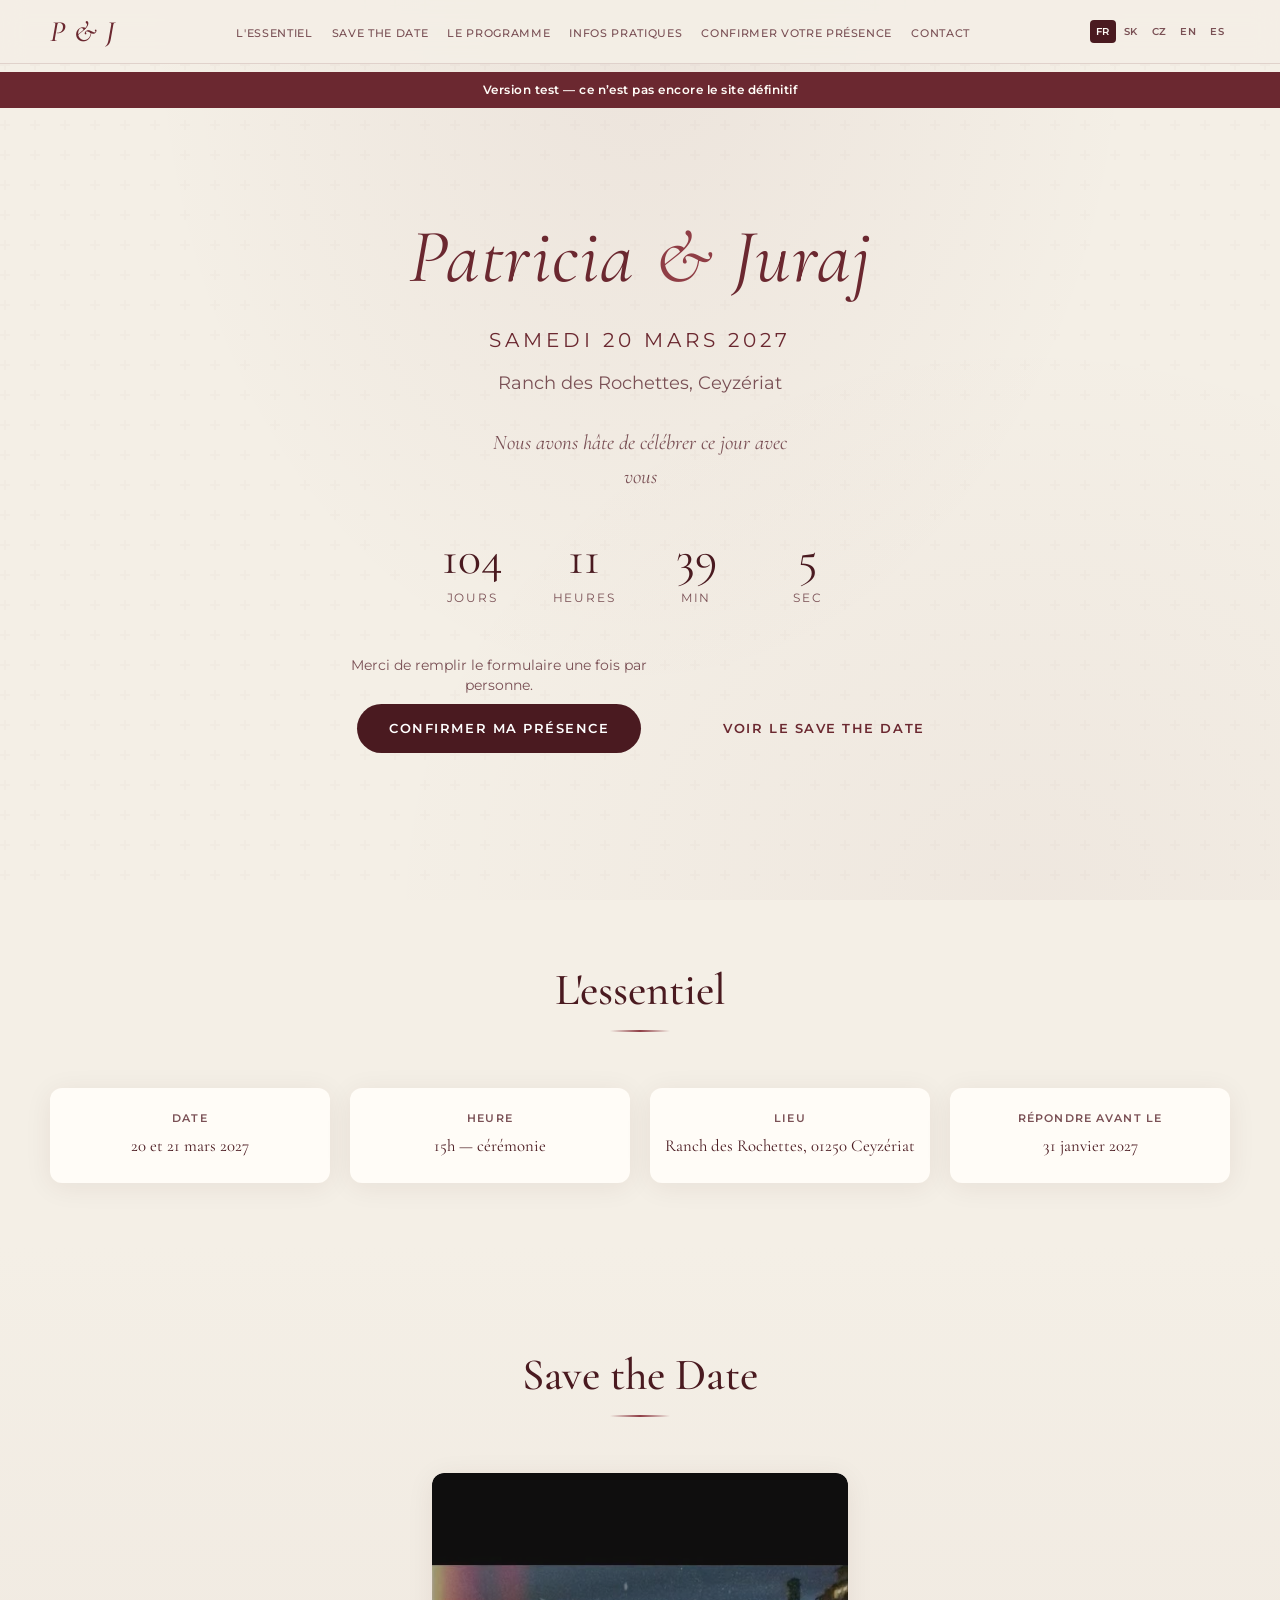
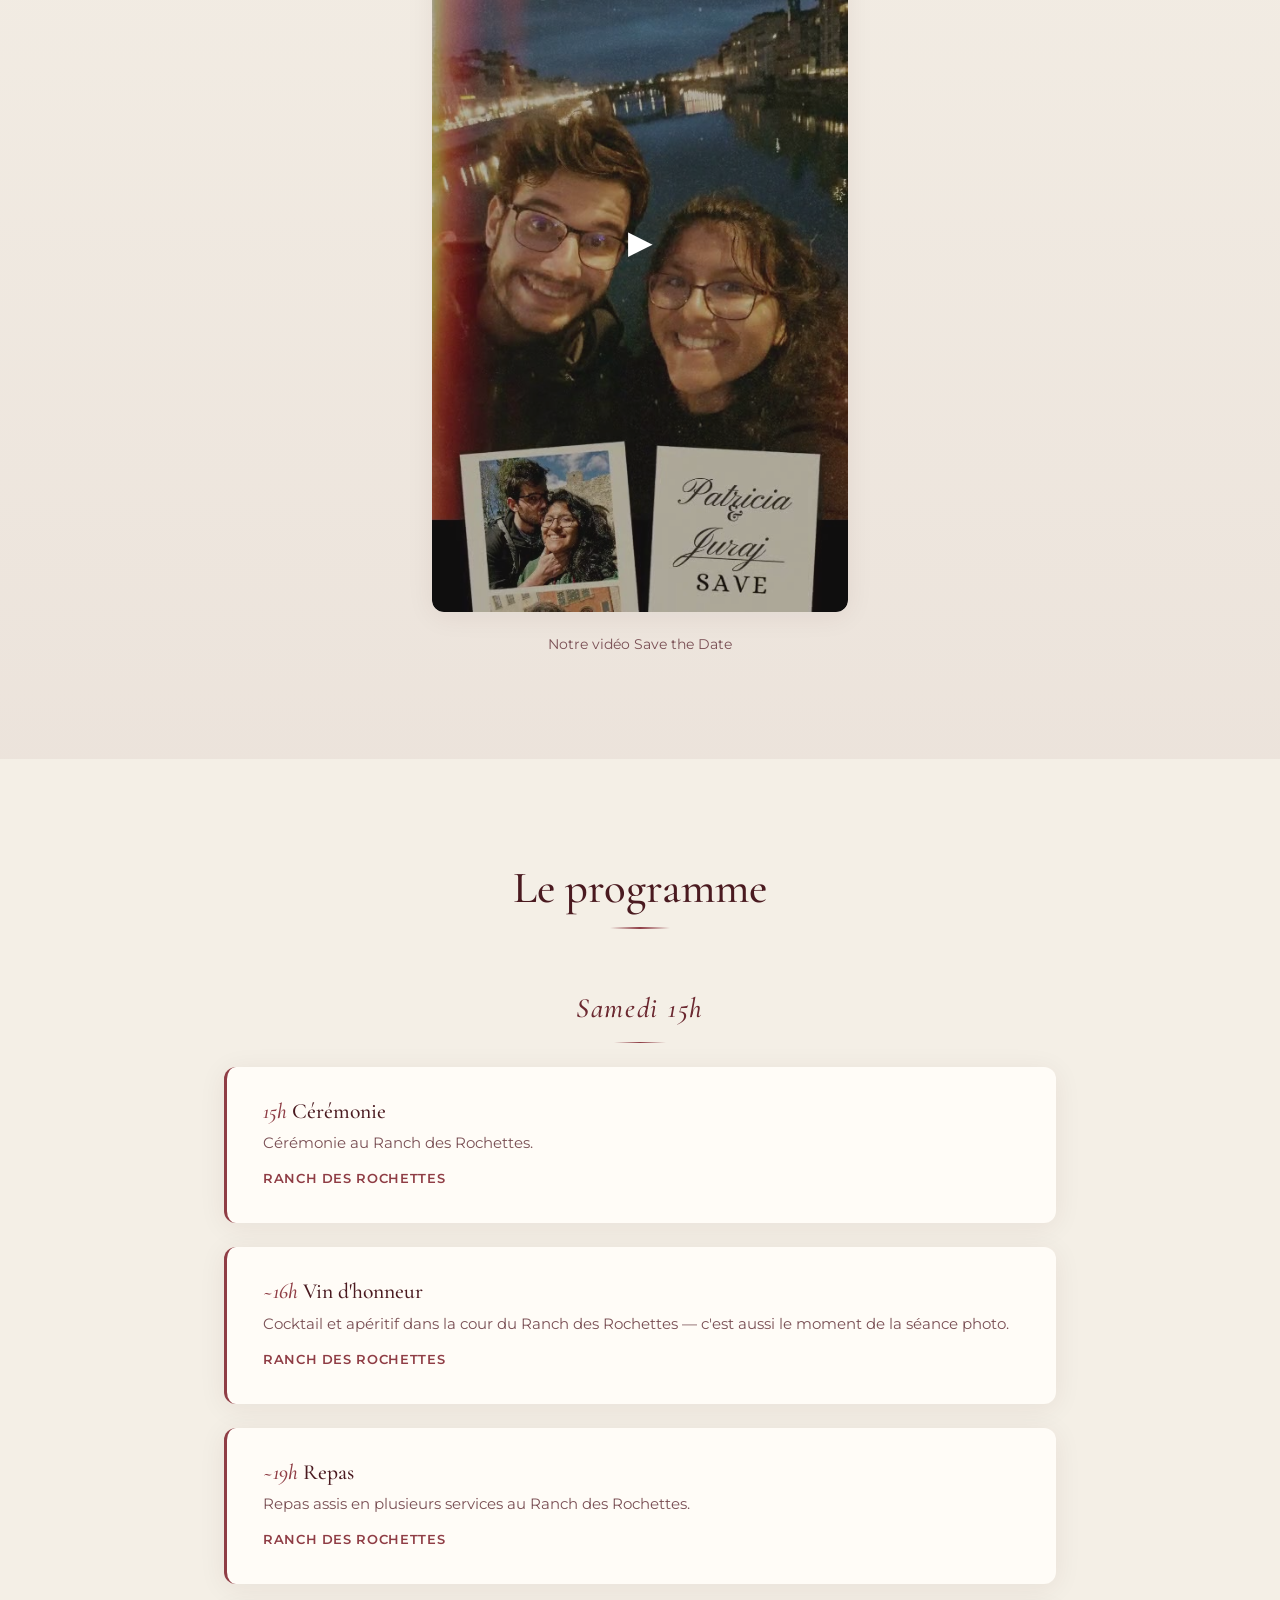
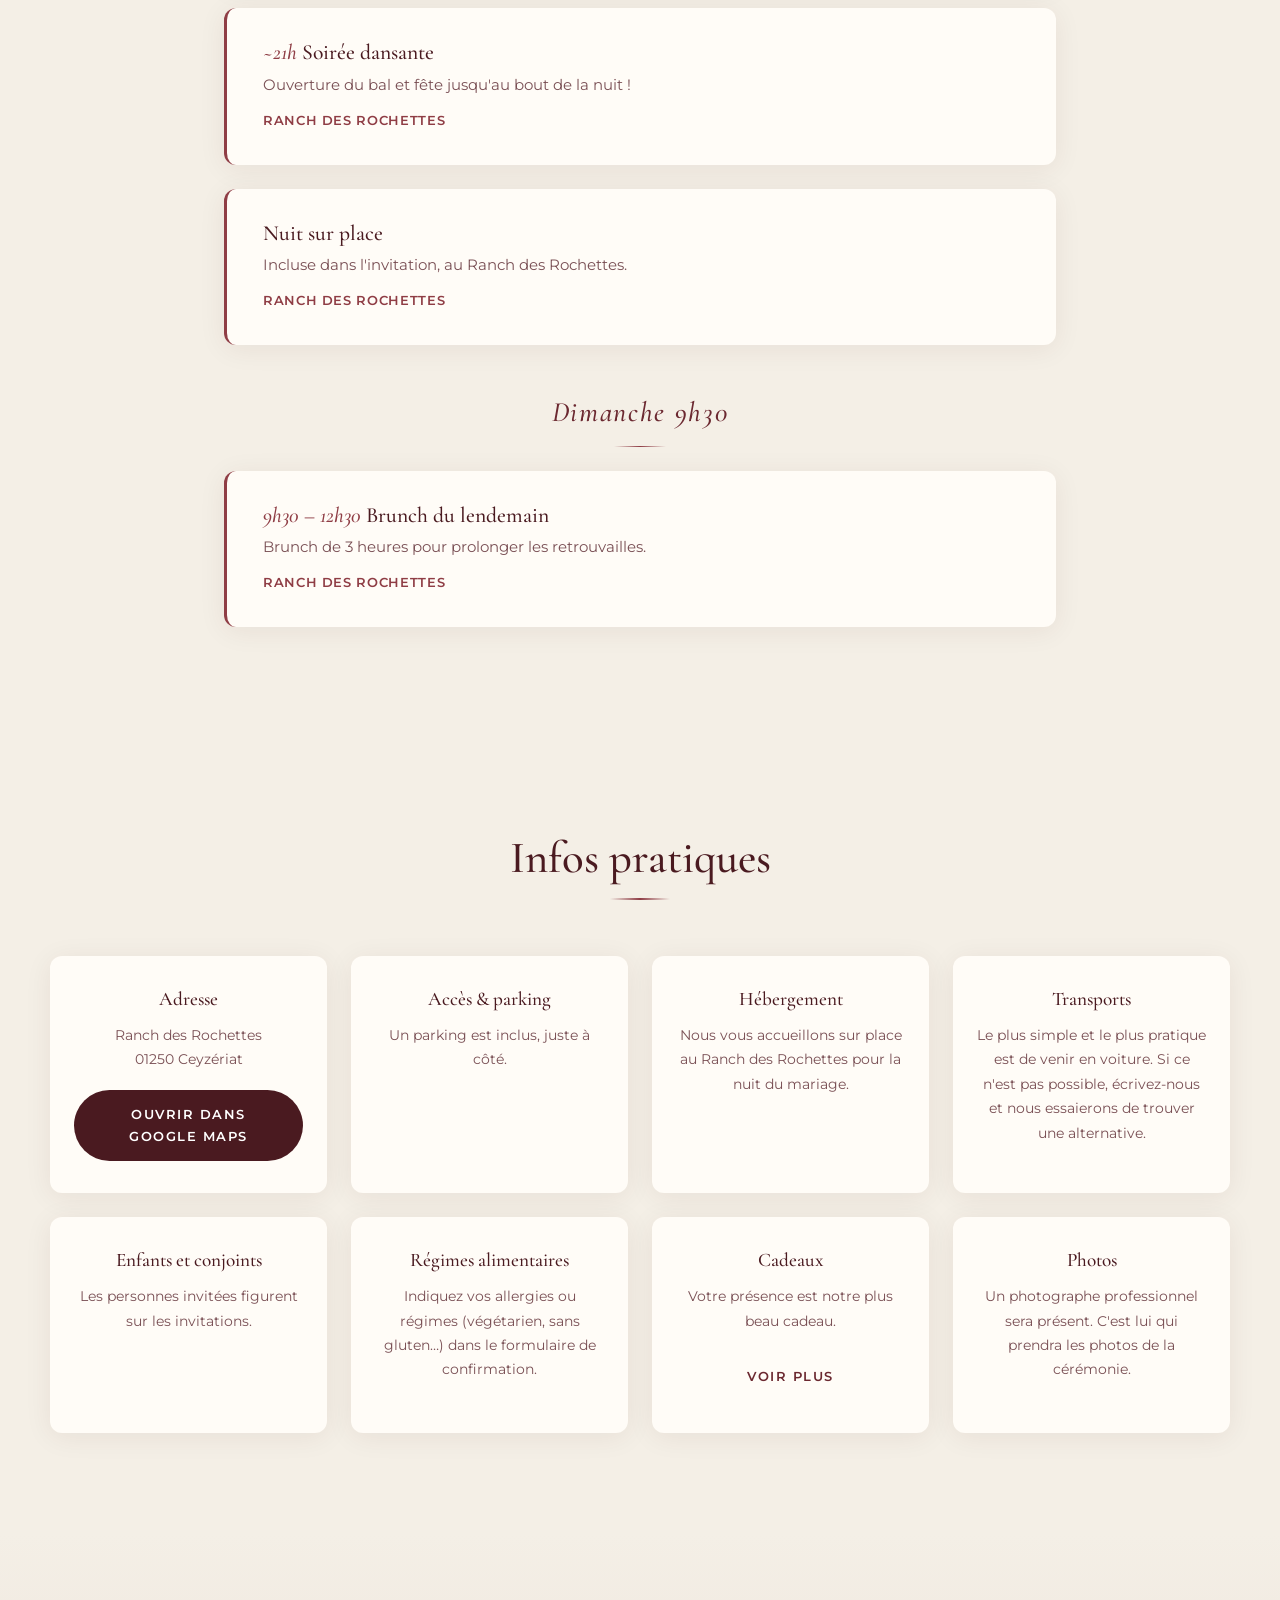
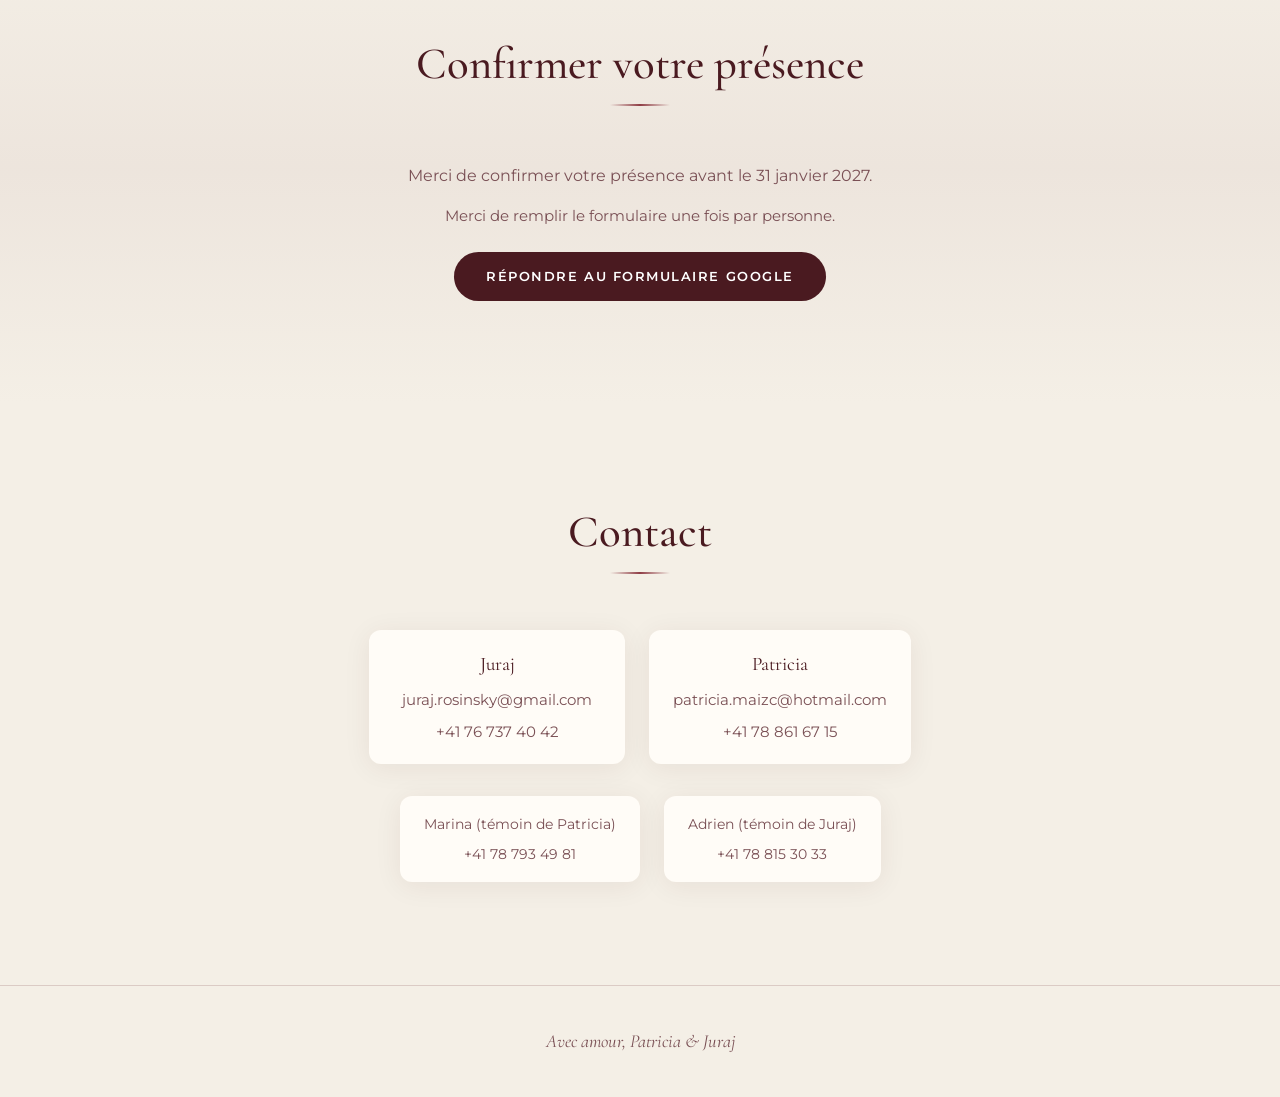
==== test/index.html @ 51269333 "Publier une copie test du site sous /test, sans changer la page d'accueil. Co-authored-by: Cursor <c" ====
<!DOCTYPE html>
<html lang="fr">
  <head>
    <meta charset="UTF-8" />
    <meta name="viewport" content="width=device-width, initial-scale=1.0" />
    <meta name="description" content="Mariage de Patricia et Juraj" />
    <meta name="robots" content="noindex, nofollow" />
    <title>Patricia & Juraj — test</title>

    <link rel="preconnect" href="https://fonts.googleapis.com" />
    <link rel="preconnect" href="https://fonts.gstatic.com" crossorigin />
    <link
      href="https://fonts.googleapis.com/css2?family=Cormorant+Garamond:ital,wght@0,400;0,500;0,600;1,400;1,500;1,600&family=Montserrat:wght@400;500;600&display=swap"
      rel="stylesheet"
    />
    <link rel="stylesheet" href="css/styles.css" />
  </head>
  <body>
    <p class="test-banner">Version test — ce n’est pas encore le site définitif</p>
    <header class="header">
      <nav class="nav container" aria-label="Navigation principale">
        <a href="#accueil" class="nav-logo" id="nav-logo"></a>

        <ul id="nav-menu" class="nav-menu"></ul>

        <div class="nav-actions">
          <div id="lang-switch" class="lang-switch" role="group" aria-label="Changer la langue">
            <button type="button" class="lang-btn is-active" data-lang="fr" aria-pressed="true">FR</button>
            <button type="button" class="lang-btn" data-lang="sk" aria-pressed="false">SK</button>
            <button type="button" class="lang-btn" data-lang="cs" aria-pressed="false">CZ</button>
            <button type="button" class="lang-btn" data-lang="en" aria-pressed="false">EN</button>
            <button type="button" class="lang-btn" data-lang="es" aria-pressed="false">ES</button>
          </div>

          <button
            id="nav-toggle"
            class="nav-toggle"
            aria-label="Ouvrir le menu"
            aria-expanded="false"
            aria-controls="nav-menu"
          >
            <span></span>
            <span></span>
            <span></span>
          </button>
        </div>
      </nav>
    </header>

    <main>
      <section id="accueil" class="hero">
        <div class="hero-content reveal">
          <h1 id="hero-names" class="hero-names"></h1>
          <p id="hero-date" class="hero-date"></p>
          <p id="hero-location" class="hero-location"></p>
          <p id="hero-tagline" class="hero-tagline"></p>

          <div id="countdown" class="countdown" aria-live="polite"></div>

          <div class="hero-cta">
            <div class="hero-cta-rsvp">
              <p id="hero-cta-rsvp-hint" class="hero-cta-hint"></p>
              <a href="#rsvp" id="hero-cta-rsvp" class="btn btn-primary"></a>
            </div>
            <a href="#save-the-date" id="hero-cta-save-the-date" class="btn btn-outline"></a>
          </div>
        </div>
      </section>

      <section id="essentiel" class="section section--compact">
        <div class="container reveal">
          <header class="section-header">
            <h2 id="essentials-title" class="section-title"></h2>
            <div class="section-divider"></div>
          </header>
          <div id="essentials-grid" class="essentials-grid"></div>
        </div>
      </section>

      <section id="save-the-date" class="section section--media">
        <div class="container reveal">
          <header class="section-header">
            <h2 id="save-the-date-title" class="section-title"></h2>
            <div class="section-divider"></div>
          </header>
          <div id="media-grid" class="media-grid"></div>
        </div>
      </section>

      <section id="programme" class="section">
        <div class="container reveal">
          <header class="section-header">
            <h2 id="events-title" class="section-title"></h2>
            <div class="section-divider"></div>
          </header>
          <div id="events-list" class="events-list"></div>
        </div>
      </section>

      <section id="infos" class="section">
        <div class="container reveal">
          <header class="section-header">
            <h2 id="details-title" class="section-title"></h2>
            <div class="section-divider"></div>
          </header>
          <div id="details-grid" class="details-grid"></div>
        </div>
      </section>

      <section id="hebergement" class="section section--alt">
        <div class="container reveal">
          <header class="section-header">
            <h2 id="accommodation-title" class="section-title"></h2>
            <div class="section-divider"></div>
            <p id="accommodation-intro" class="section-intro"></p>
          </header>
          <div id="accommodation-list" class="accommodation-list"></div>
        </div>
      </section>

      <section id="faq" class="section">
        <div class="container reveal">
          <header class="section-header">
            <h2 id="faq-title" class="section-title"></h2>
            <div class="section-divider"></div>
          </header>
          <div id="faq-list" class="faq-list"></div>
        </div>
      </section>

      <section id="rsvp" class="section rsvp-section">
        <div class="container reveal">
          <header class="section-header">
            <h2 id="rsvp-title" class="section-title"></h2>
            <div class="section-divider"></div>
          </header>
          <div class="rsvp-wrapper">
            <p id="rsvp-message" class="rsvp-message"></p>
            <p id="rsvp-hint" class="rsvp-hint"></p>
            <div class="rsvp-actions">
              <a
                id="rsvp-form-link"
                class="btn btn-primary"
                href="#"
                target="_blank"
                rel="noopener noreferrer"
              ></a>
            </div>
          </div>
        </div>
      </section>

      <section id="contact" class="section">
        <div class="container reveal">
          <header class="section-header">
            <h2 id="contact-title" class="section-title"></h2>
            <div class="section-divider"></div>
          </header>
          <div id="contact-people" class="contact-people"></div>
          <div id="contact-witnesses" class="contact-witnesses"></div>
        </div>
      </section>
    </main>

    <footer class="footer">
      <p id="footer-text" class="footer-text container"></p>
    </footer>

    <div id="gifts-overlay" class="gifts-overlay" hidden>
      <div class="gifts-overlay-backdrop"></div>
      <div class="gifts-overlay-panel" role="dialog" aria-modal="true" aria-labelledby="gifts-title">
        <button type="button" class="gifts-overlay-close" aria-label="Fermer">&times;</button>
        <div class="urn" aria-hidden="true">
          <div class="urn-glow"></div>
          <div class="urn-lid">
            <span class="urn-knob"></span>
            <span class="urn-lid-plate"></span>
          </div>
          <div class="urn-body">
            <span class="urn-rim"></span>
            <span class="urn-belly"></span>
            <span class="urn-foot"></span>
          </div>
        </div>
        <div class="gifts-overlay-content">
          <h2 id="gifts-title" class="gifts-overlay-title"></h2>
          <p id="gifts-intro" class="gifts-overlay-intro"></p>
          <div id="gifts-list" class="gifts-list"></div>
          <p id="gifts-note" class="gifts-note"></p>
        </div>
      </div>
    </div>

    <div id="lightbox" class="lightbox" hidden role="dialog" aria-modal="true">
      <div class="lightbox-backdrop"></div>
      <div class="lightbox-panel">
        <button class="lightbox-close" aria-label="Fermer">&times;</button>
        <div class="lightbox-content"></div>
        <p class="lightbox-caption"></p>
      </div>
    </div>

    <script type="module" src="js/main.js"></script>
  </body>
</html>
---- test/css/styles.css ----
.test-banner {
  position: fixed;
  top: var(--header-height);
  left: 0;
  right: 0;
  z-index: 150;
  margin: 0;
  padding: 0.45rem 1rem;
  background: var(--color-accent);
  color: #fffcf7;
  text-align: center;
  font-size: 0.78rem;
  font-weight: 600;
  letter-spacing: 0.04em;
}


/* ── Variables (overridden by JS from config) ── */
:root {
  --color-background: #f4efe6;
  --color-surface: #fffcf7;
  --color-text: #4a1a20;
  --color-text-muted: #7a5055;
  --color-accent: #6b2830;
  --color-accent-dark: #4a1a20;
  --color-gold: #8f3d45;

  --bordeaux-rgb: 107, 40, 48;
  --ivory-rgb: 244, 239, 230;

  --font-heading: "Cormorant Garamond", Georgia, serif;
  --font-body: "Montserrat", system-ui, sans-serif;

  --radius: 12px;
  --shadow: 0 4px 28px rgba(74, 26, 32, 0.07);
  --max-width: 1180px;
  --section-padding: clamp(3.5rem, 8vw, 6.5rem);
  --header-height: 3.75rem;
}

/* ── Reset & base ── */
*,
*::before,
*::after {
  box-sizing: border-box;
  margin: 0;
  padding: 0;
}

html {
  scroll-behavior: smooth;
  scroll-padding-top: calc(var(--header-height) + 2.4rem);
}

body {
  font-family: var(--font-body);
  font-size: 1rem;
  line-height: 1.7;
  color: var(--color-text);
  background: var(--color-background);
  -webkit-font-smoothing: antialiased;
}

img {
  max-width: 100%;
  display: block;
}

a {
  color: var(--color-accent-dark);
  text-decoration: none;
  transition: color 0.2s;
}

a:hover {
  color: var(--color-gold);
}

h1,
h2,
h3 {
  font-family: var(--font-heading);
  font-weight: 500;
  line-height: 1.2;
}

.container {
  width: min(var(--max-width), 100% - clamp(1.25rem, 4vw, 3rem));
  margin-inline: auto;
}

.section {
  padding-block: var(--section-padding);
}

.section-header {
  text-align: center;
  margin-bottom: 3rem;
}

.section-title {
  font-size: clamp(2rem, 5vw, 3rem);
  color: var(--color-text);
  margin-bottom: 0.75rem;
}

.section-divider {
  width: 60px;
  height: 2px;
  background: linear-gradient(90deg, transparent, var(--color-gold), transparent);
  margin-inline: auto;
}

/* ── Reveal animation ── */
.reveal {
  opacity: 0;
  transform: translateY(24px);
  transition: opacity 0.7s ease, transform 0.7s ease;
}

.reveal.is-visible {
  opacity: 1;
  transform: translateY(0);
}

/* ── Navigation ── */
.header {
  position: fixed;
  inset: 0 0 auto;
  z-index: 100;
  background: rgba(var(--ivory-rgb), 0.94);
  backdrop-filter: blur(12px);
  border-bottom: 1px solid rgba(var(--bordeaux-rgb), 0.15);
}

.nav {
  display: flex;
  align-items: center;
  justify-content: space-between;
  gap: 0.75rem 1rem;
  padding-block: 0.65rem;
  min-height: 2.5rem;
}

.nav-actions {
  display: flex;
  align-items: center;
  gap: 0.65rem;
  flex-shrink: 0;
}

.lang-switch {
  display: flex;
  align-items: center;
  gap: 0.15rem;
  flex-shrink: 0;
  flex-wrap: wrap;
  justify-content: flex-end;
}

.lang-btn {
  background: none;
  border: none;
  cursor: pointer;
  font-family: var(--font-body);
  font-size: 0.65rem;
  font-weight: 600;
  letter-spacing: 0.06em;
  color: var(--color-text-muted);
  padding: 0.3rem 0.35rem;
  border-radius: 4px;
  transition: color 0.2s, background 0.2s;
}

.lang-btn:hover {
  color: var(--color-accent-dark);
  background: rgba(var(--bordeaux-rgb), 0.08);
}

.lang-btn.is-active {
  color: var(--color-surface);
  background: var(--color-accent-dark);
}

.nav-logo {
  font-family: var(--font-heading);
  font-size: 1.5rem;
  font-weight: 500;
  font-style: italic;
  color: var(--color-accent);
  letter-spacing: 0.04em;
  flex-shrink: 0;
  line-height: 1.2;
}

.nav-toggle {
  display: none;
  background: none;
  border: none;
  cursor: pointer;
  padding: 0.5rem;
}

.nav-toggle span {
  display: block;
  width: 24px;
  height: 2px;
  background: var(--color-text);
  margin: 5px 0;
  transition: transform 0.3s;
}

.nav-menu {
  display: none;
  align-items: center;
  justify-content: center;
  flex-wrap: wrap;
  gap: 0.5rem 1.25rem;
  list-style: none;
  margin: 0;
  padding: 0;
}

.nav-link {
  font-size: 0.72rem;
  font-weight: 500;
  letter-spacing: 0.08em;
  text-transform: uppercase;
  color: var(--color-text-muted);
  padding: 0.35rem 0.15rem;
  white-space: nowrap;
}

.nav-link:hover {
  color: var(--color-accent-dark);
}

/* ── Hero ── */
.hero {
  min-height: 100svh;
  display: flex;
  align-items: center;
  justify-content: center;
  text-align: center;
  padding: calc(var(--header-height) + 3.6rem) clamp(1rem, 4vw, 2rem) 4rem;
  background:
    radial-gradient(ellipse at 50% 0%, rgba(var(--bordeaux-rgb), 0.06) 0%, transparent 55%),
    radial-gradient(ellipse at 80% 100%, rgba(var(--bordeaux-rgb), 0.04) 0%, transparent 45%),
    var(--color-background);
  position: relative;
}

.hero::before {
  content: "";
  position: absolute;
  inset: 0;
  background: url("data:image/svg+xml,%3Csvg width='60' height='60' viewBox='0 0 60 60' xmlns='http://www.w3.org/2000/svg'%3E%3Cg fill='none' fill-rule='evenodd'%3E%3Cg fill='%236b2830' fill-opacity='0.035'%3E%3Cpath d='M36 34v-4h-2v4h-4v2h4v4h2v-4h4v-2h-4zm0-30V0h-2v4h-4v2h4v4h2V6h4V4h-4zM6 34v-4H4v4H0v2h4v4h2v-4h4v-2H6zM6 4V0H4v4H0v2h4v4h2V6h4V4H6z'/%3E%3C/g%3E%3C/g%3E%3C/svg%3E");
  opacity: 0.6;
  pointer-events: none;
}

.hero-content {
  position: relative;
  z-index: 1;
  width: min(100%, 40rem);
}

.hero-eyebrow {
  font-size: clamp(0.7rem, 1.5vw, 0.8rem);
  letter-spacing: 0.35em;
  text-transform: uppercase;
  color: var(--color-accent);
  margin-bottom: 1.25rem;
}

.hero-names {
  font-size: clamp(2.75rem, 8vw, 4.75rem);
  font-weight: 400;
  font-style: italic;
  letter-spacing: 0.02em;
  color: var(--color-accent);
  margin-bottom: 1.25rem;
}

.hero-date {
  font-size: clamp(0.95rem, 2vw, 1.25rem);
  letter-spacing: 0.2em;
  text-transform: uppercase;
  color: var(--color-accent);
  margin-bottom: 0.65rem;
}

.hero-location {
  font-size: clamp(0.95rem, 1.8vw, 1.1rem);
  color: var(--color-text-muted);
  margin-bottom: 1.75rem;
}

.venue-link {
  color: inherit;
  text-decoration: none;
  cursor: pointer;
}

.venue-link:hover,
.venue-link:focus-visible {
  color: var(--color-accent);
  text-decoration: underline;
  text-underline-offset: 0.18em;
}

.hero-tagline {
  font-family: var(--font-heading);
  font-style: italic;
  font-size: clamp(1.05rem, 2.2vw, 1.3rem);
  color: var(--color-text-muted);
  max-width: 36ch;
  margin-inline: auto;
  margin-bottom: 2.5rem;
  line-height: 1.65;
}

.countdown {
  display: flex;
  justify-content: center;
  gap: clamp(1rem, 4vw, 2.5rem);
  flex-wrap: wrap;
}

.countdown-item {
  display: flex;
  flex-direction: column;
  align-items: center;
  min-width: 4.5rem;
}

.countdown-value {
  font-family: var(--font-heading);
  font-size: clamp(2rem, 5vw, 3rem);
  color: var(--color-accent-dark);
  line-height: 1;
}

.countdown-unit {
  font-size: 0.75rem;
  text-transform: uppercase;
  letter-spacing: 0.15em;
  color: var(--color-text-muted);
  margin-top: 0.35rem;
}

.countdown-label {
  font-family: var(--font-heading);
  font-size: 1.75rem;
  color: var(--color-accent-dark);
}

.hero-cta {
  margin-top: 3rem;
  display: flex;
  flex-wrap: wrap;
  gap: 1rem;
  justify-content: center;
  align-items: flex-end;
}

.hero-cta-rsvp {
  display: flex;
  flex-direction: column;
  align-items: center;
  gap: 0.55rem;
}

.hero-cta-hint {
  margin: 0;
  max-width: 22rem;
  font-size: 0.85rem;
  line-height: 1.45;
  color: var(--color-text-muted);
  text-align: center;
}

.hero-amp {
  cursor: pointer;
  display: inline-block;
  transition: color 0.2s, transform 0.2s;
  color: var(--color-gold);
}

.hero-amp:hover {
  color: var(--color-accent-dark);
}

.hero-amp.is-wiggle {
  animation: wiggle 0.5s ease;
}

@keyframes wiggle {
  0%, 100% { transform: rotate(0); }
  25% { transform: rotate(-8deg) scale(1.1); }
  75% { transform: rotate(8deg) scale(1.1); }
}

.btn-outline {
  background: transparent;
  color: var(--color-accent);
  border: 1.5px solid var(--color-accent);
}

.btn-outline:hover {
  background: var(--color-accent);
  color: var(--color-surface);
  transform: translateY(-2px);
  box-shadow: var(--shadow);
}

.section--compact {
  padding-block: clamp(2.5rem, 6vw, 4rem);
}

.section--alt {
  background: rgba(var(--bordeaux-rgb), 0.04);
}

.section-intro {
  max-width: 540px;
  margin: 1.5rem auto 0;
  color: var(--color-text-muted);
  text-align: center;
}

/* ── Essentials ── */
.essentials-grid {
  display: grid;
  grid-template-columns: repeat(2, minmax(0, 1fr));
  gap: clamp(0.75rem, 2vw, 1.25rem);
}

.essential-card {
  background: var(--color-surface);
  padding: 1.25rem 1rem;
  border-radius: var(--radius);
  box-shadow: var(--shadow);
  text-align: center;
}

.essential-label {
  font-size: 0.7rem;
  font-weight: 600;
  letter-spacing: 0.1em;
  text-transform: uppercase;
  color: var(--color-text-muted);
  margin-bottom: 0.25rem;
}

.essential-value {
  font-family: var(--font-heading);
  font-size: 1.05rem;
  color: var(--color-text);
}

/* ── Save the Date / Media ── */
.section--media {
  background: linear-gradient(180deg, var(--color-background), rgba(var(--bordeaux-rgb), 0.06));
}

.media-grid {
  display: flex;
  flex-wrap: wrap;
  justify-content: center;
  gap: clamp(1rem, 2.5vw, 1.75rem);
}

.media-card {
  margin: 0;
}

.media-card figcaption {
  margin-top: 0.75rem;
  text-align: center;
  font-size: 0.9rem;
  color: var(--color-text-muted);
}

.media-trigger {
  position: relative;
  width: 100%;
  padding: 0;
  border: none;
  border-radius: var(--radius);
  overflow: hidden;
  cursor: pointer;
  background: var(--color-surface);
  box-shadow: var(--shadow);
  transition: transform 0.25s, box-shadow 0.25s;
}

.media-trigger:hover {
  transform: translateY(-4px);
  box-shadow: 0 8px 32px rgba(44, 42, 40, 0.12);
}

.media-thumb {
  width: 100%;
  aspect-ratio: 4 / 5;
  object-fit: cover;
}

.media-thumb--empty {
  display: block;
  background: #1a0a0c;
}

.media-card--vertical {
  width: min(22rem, 100%);
}

.media-card--video .media-thumb,
.media-card--vertical .media-video {
  width: 100%;
  aspect-ratio: 9 / 16;
  object-fit: cover;
  display: block;
  border-radius: var(--radius);
  background: #1a0a0c;
  box-shadow: var(--shadow);
}

.media-card--vertical .media-video {
  max-height: min(78vh, 38rem);
  object-fit: contain;
  background: #1a0a0c;
}

.media-play {
  position: absolute;
  inset: 0;
  display: grid;
  place-items: center;
  font-size: 2rem;
  color: white;
  background: rgba(44, 42, 40, 0.35);
  transition: background 0.2s;
}

.media-trigger:hover .media-play {
  background: rgba(44, 42, 40, 0.5);
}

.media-badge {
  position: absolute;
  top: 0.75rem;
  right: 0.75rem;
  background: var(--color-gold);
  color: white;
  font-size: 0.65rem;
  font-weight: 600;
  letter-spacing: 0.05em;
  text-transform: uppercase;
  padding: 0.35rem 0.65rem;
  border-radius: 999px;
}

/* ── Lightbox ── */
.lightbox {
  position: fixed;
  inset: 0;
  z-index: 200;
  display: grid;
  place-items: center;
}

.lightbox[hidden] {
  display: none;
}

.lightbox-backdrop {
  position: absolute;
  inset: 0;
  background: rgba(44, 42, 40, 0.85);
  backdrop-filter: blur(4px);
}

.lightbox-panel {
  position: relative;
  z-index: 1;
  width: min(420px, 92vw);
  max-height: 90vh;
  display: flex;
  flex-direction: column;
  align-items: center;
}

.lightbox-panel.is-video {
  width: auto;
  max-width: min(28rem, 92vw);
}

.lightbox-close {
  position: absolute;
  top: -2.5rem;
  right: 0;
  background: none;
  border: none;
  color: white;
  font-size: 2rem;
  cursor: pointer;
  line-height: 1;
}

.lightbox-content {
  width: 100%;
  border-radius: var(--radius);
  overflow: hidden;
  background: black;
}

.lightbox-content img,
.lightbox-content video {
  width: 100%;
  max-height: 75vh;
  object-fit: contain;
  display: block;
}

.lightbox-panel.is-video .lightbox-content {
  background: #000;
  display: flex;
  justify-content: center;
}

.lightbox-panel.is-video .lightbox-content video {
  width: auto;
  height: auto;
  max-width: min(28rem, 92vw);
  max-height: 88vh;
}

.lightbox-placeholder {
  padding: 3rem 2rem;
  text-align: center;
  color: white;
  background: var(--color-text);
}

.lightbox-placeholder code {
  background: rgba(255, 255, 255, 0.1);
  padding: 0.15rem 0.4rem;
  border-radius: 4px;
}

.lightbox-caption {
  margin-top: 1rem;
  color: white;
  text-align: center;
  font-family: var(--font-heading);
  font-size: 1.15rem;
}

.detail-link {
  display: inline-block;
  margin-top: 0.75rem;
  font-size: 0.85rem;
  font-weight: 600;
}

.detail-maps-btn {
  display: flex;
  align-items: center;
  justify-content: center;
  width: 100%;
  min-height: 3.1rem;
  margin-top: 1.15rem;
  padding: 0.95rem 1.25rem;
  font-size: 0.78rem;
  letter-spacing: 0.08em;
  text-align: center;
  box-sizing: border-box;
}


/* ── Accommodation ── */
.accommodation-list {
  display: grid;
  grid-template-columns: repeat(auto-fit, minmax(280px, 1fr));
  gap: 1.5rem;
}

.hotel-card {
  background: var(--color-surface);
  padding: 1.75rem;
  border-radius: var(--radius);
  box-shadow: var(--shadow);
}

.hotel-card h3 {
  font-size: 1.25rem;
  margin-bottom: 1rem;
}

.hotel-meta {
  list-style: none;
  display: flex;
  flex-direction: column;
  gap: 0.4rem;
  font-size: 0.9rem;
  color: var(--color-text-muted);
  margin-bottom: 0.5rem;
}

/* ── FAQ ── */
.faq-list {
  max-width: 640px;
  margin-inline: auto;
  display: flex;
  flex-direction: column;
  gap: 0.75rem;
}

.faq-item {
  background: var(--color-surface);
  border-radius: var(--radius);
  box-shadow: var(--shadow);
  overflow: hidden;
}

.faq-item summary {
  padding: 1.25rem 1.5rem;
  cursor: pointer;
  font-weight: 500;
  list-style: none;
  display: flex;
  justify-content: space-between;
  align-items: center;
}

.faq-item summary::-webkit-details-marker {
  display: none;
}

.faq-item summary::after {
  content: "+";
  font-size: 1.25rem;
  color: var(--color-gold);
  transition: transform 0.2s;
}

.faq-item[open] summary::after {
  transform: rotate(45deg);
}

.faq-item p {
  padding: 0 1.5rem 1.25rem;
  color: var(--color-text-muted);
  font-size: 0.95rem;
}

.contact-witnesses {
  display: flex;
  justify-content: center;
  gap: 1.5rem;
  flex-wrap: wrap;
  margin-top: 2rem;
}

.witness-card {
  display: flex;
  flex-direction: column;
  align-items: center;
  gap: 0.35rem;
  padding: 1rem 1.5rem;
  background: var(--color-surface);
  border-radius: var(--radius);
  box-shadow: var(--shadow);
  font-size: 0.9rem;
}

.witness-card span {
  color: var(--color-text-muted);
}

/* ── Easter eggs ── */
.easter-toast {
  position: fixed;
  bottom: 2rem;
  left: 50%;
  transform: translateX(-50%) translateY(120%);
  z-index: 300;
  max-width: min(420px, 90vw);
  padding: 1rem 1.5rem;
  background: var(--color-text);
  color: white;
  border-radius: var(--radius);
  box-shadow: 0 8px 32px rgba(0, 0, 0, 0.25);
  text-align: center;
  font-size: 0.95rem;
  transition: transform 0.4s ease, opacity 0.4s;
  opacity: 0;
}

.easter-toast.is-visible {
  transform: translateX(-50%) translateY(0);
  opacity: 1;
}

.confetti-canvas {
  position: fixed;
  inset: 0;
  z-index: 250;
  pointer-events: none;
}

.floating-heart {
  position: fixed;
  bottom: -2rem;
  z-index: 250;
  width: 10px;
  height: 10px;
  background: var(--color-accent);
  transform: rotate(45deg);
  pointer-events: none;
  animation: float-up linear forwards;
}

@keyframes float-up {
  from {
    transform: translateY(0) rotate(45deg);
    opacity: 1;
  }
  to {
    transform: translateY(-110vh) rotate(45deg);
    opacity: 0;
  }
}

.btn {
  display: inline-block;
  padding: 0.85rem 2rem;
  font-family: var(--font-body);
  font-size: 0.8rem;
  font-weight: 600;
  letter-spacing: 0.12em;
  text-transform: uppercase;
  border: none;
  border-radius: 999px;
  cursor: pointer;
  transition: transform 0.2s, box-shadow 0.2s, background 0.2s;
}

.btn-primary {
  background: var(--color-accent-dark);
  color: white;
}

.btn-primary:hover {
  background: #3d1419;
  color: white;
  transform: translateY(-2px);
  box-shadow: var(--shadow);
}

/* ── Story ── */
.story-content {
  max-width: 640px;
  margin-inline: auto;
  text-align: center;
}

.story-content p {
  margin-bottom: 1.25rem;
  color: var(--color-text-muted);
  font-size: 1.05rem;
}

.story-content p:last-child {
  margin-bottom: 0;
}

/* ── Events ── */
.events-list {
  display: flex;
  flex-direction: column;
  gap: clamp(1rem, 2vw, 1.5rem);
  max-width: min(52rem, 100%);
  margin-inline: auto;
}

.event-day {
  display: flex;
  justify-content: center;
}

.event-card + .event-day {
  margin-top: 1.25rem;
}

.event-day-label {
  font-family: var(--font-heading);
  font-style: italic;
  font-weight: 500;
  font-size: 1.55rem;
  letter-spacing: 0.06em;
  color: var(--color-accent);
  text-align: center;
}

.event-day-label::after {
  content: "";
  display: block;
  width: 52px;
  height: 1px;
  margin: 0.55rem auto 0;
  background: linear-gradient(90deg, transparent, var(--color-gold), transparent);
}

.event-card {
  background: var(--color-surface);
  padding: 1.75rem;
  border-radius: var(--radius);
  box-shadow: var(--shadow);
  border-left: 3px solid var(--color-gold);
}

.event-body h3 {
  font-size: 1.35rem;
  margin-bottom: 0.35rem;
}

.event-time {
  font-style: italic;
  font-weight: 500;
  color: var(--color-gold);
}

.event-body p {
  color: var(--color-text-muted);
  font-size: 0.95rem;
  margin-bottom: 0.5rem;
}

.event-location {
  font-size: 0.8rem;
  font-weight: 600;
  letter-spacing: 0.05em;
  text-transform: uppercase;
  color: var(--color-gold);
}

/* ── Details grid ── */
.details-grid {
  display: grid;
  grid-template-columns: repeat(auto-fit, minmax(240px, 1fr));
  gap: 1.5rem;
}

.detail-card {
  display: flex;
  flex-direction: column;
  align-items: center;
  background: var(--color-surface);
  padding: 2rem 1.5rem;
  border-radius: var(--radius);
  box-shadow: var(--shadow);
  text-align: center;
}

.detail-card h3 {
  font-size: 1.2rem;
  margin-bottom: 0.75rem;
}

.detail-card p {
  font-size: 0.9rem;
  color: var(--color-text-muted);
}

/* ── Liste de mariage (overlay + urne) ── */
.gifts-overlay {
  position: fixed;
  inset: 0;
  z-index: 210;
  display: grid;
  place-items: center;
  padding: 1.25rem;
}

.gifts-overlay[hidden] {
  display: none;
}

.gifts-overlay-backdrop {
  position: absolute;
  inset: 0;
  background: rgba(44, 16, 20, 0.72);
  backdrop-filter: blur(6px);
  opacity: 0;
  transition: opacity 0.4s ease;
}

.gifts-overlay.is-open .gifts-overlay-backdrop {
  opacity: 1;
}

.gifts-overlay-panel {
  position: relative;
  z-index: 1;
  width: min(34rem, 100%);
  max-height: min(92vh, 52rem);
  overflow: auto;
  padding: 1.75rem 1.4rem 2rem;
  background: var(--color-surface);
  border-radius: 16px;
  box-shadow: 0 18px 50px rgba(44, 16, 20, 0.28);
  text-align: center;
}

.gifts-overlay-close {
  position: absolute;
  top: 0.55rem;
  right: 0.75rem;
  background: none;
  border: none;
  color: var(--color-text-muted);
  font-size: 1.85rem;
  line-height: 1;
  cursor: pointer;
}

.gifts-overlay-close:hover {
  color: var(--color-accent);
}

.urn {
  position: relative;
  width: 7.2rem;
  height: 8.4rem;
  margin: 0.4rem auto 0.35rem;
  perspective: 420px;
}

.urn-glow {
  position: absolute;
  left: 50%;
  top: 42%;
  width: 3.2rem;
  height: 3.2rem;
  transform: translate(-50%, -50%) scale(0.4);
  border-radius: 50%;
  background: radial-gradient(circle, rgba(143, 61, 69, 0.45), transparent 70%);
  opacity: 0;
  pointer-events: none;
}

.urn.is-open .urn-glow {
  animation: urn-glow 1.1s ease 0.35s forwards;
}

.urn-lid {
  position: absolute;
  z-index: 2;
  left: 50%;
  top: 0.15rem;
  width: 4.35rem;
  height: 1.35rem;
  margin-left: -2.175rem;
  transform-origin: 50% 88%;
  transform: rotateX(0deg);
  transition: transform 0.85s cubic-bezier(0.22, 0.9, 0.32, 1.15);
}

.urn.is-open .urn-lid {
  transform: rotateX(-118deg) translateY(-2px);
}

.urn-lid-plate {
  display: block;
  width: 100%;
  height: 0.72rem;
  margin-top: 0.45rem;
  border-radius: 6px 6px 3px 3px;
  background: linear-gradient(180deg, #8f3d45, #6b2830);
  box-shadow: 0 2px 0 #4a1a20;
}

.urn-knob {
  display: block;
  width: 0.55rem;
  height: 0.55rem;
  margin: 0 auto;
  border-radius: 50%;
  background: var(--color-gold);
  box-shadow: 0 0 0 2px #4a1a20;
}

.urn-body {
  position: absolute;
  inset: 1.35rem 0 0;
}

.urn-rim {
  display: block;
  width: 4.5rem;
  height: 0.42rem;
  margin: 0 auto;
  border-radius: 4px;
  background: linear-gradient(180deg, #8f3d45, #6b2830);
}

.urn-belly {
  display: block;
  width: 3.55rem;
  height: 4.35rem;
  margin: 0 auto;
  background: linear-gradient(180deg, #7a3038 0%, #6b2830 55%, #4a1a20 100%);
  clip-path: polygon(12% 0, 88% 0, 100% 78%, 78% 100%, 22% 100%, 0 78%);
  box-shadow: inset 8px 0 12px rgba(255, 252, 247, 0.08);
}

.urn-foot {
  display: block;
  width: 2.1rem;
  height: 0.42rem;
  margin: -0.12rem auto 0;
  border-radius: 2px;
  background: #4a1a20;
}

.gifts-overlay-content {
  opacity: 0;
  transform: translateY(12px);
  transition: opacity 0.55s ease, transform 0.55s ease;
}

.gifts-overlay-content.is-visible {
  opacity: 1;
  transform: none;
}

.gifts-overlay-title {
  font-family: var(--font-heading);
  font-style: italic;
  font-size: clamp(1.6rem, 4vw, 2.1rem);
  font-weight: 500;
  margin: 0.4rem 0 0.65rem;
}

.gifts-overlay-intro {
  margin: 0 auto 1.25rem;
  max-width: 34ch;
  color: var(--color-text-muted);
  font-size: 0.95rem;
}

.gifts-list {
  display: grid;
  gap: 1rem;
}

.gift-wish {
  position: relative;
  background: var(--color-background);
  padding: 1.6rem 1.25rem 1.4rem;
  border-radius: var(--radius);
}

.gift-wish::before {
  content: "";
  position: absolute;
  top: 0.85rem;
  left: 50%;
  width: 2.25rem;
  height: 1px;
  transform: translateX(-50%);
  background: var(--color-gold);
}

.gift-wish-kicker {
  margin: 0.55rem 0 0.3rem;
  font-size: 0.68rem;
  font-weight: 600;
  letter-spacing: 0.16em;
  text-transform: uppercase;
  color: var(--color-gold);
}

.gift-wish-title {
  font-family: var(--font-heading);
  font-style: italic;
  font-size: clamp(1.45rem, 3.5vw, 1.85rem);
  font-weight: 500;
  margin-bottom: 0.55rem;
  color: var(--color-accent-dark);
}

.gift-wish-text {
  margin: 0;
  font-size: 0.92rem;
  line-height: 1.7;
  color: var(--color-text-muted);
}

.gifts-note {
  margin: 1.35rem auto 0;
  font-size: 0.88rem;
  color: var(--color-text-muted);
}

@keyframes urn-glow {
  0% { opacity: 0; transform: translate(-50%, -50%) scale(0.4); }
  100% { opacity: 1; transform: translate(-50%, -40%) scale(1.35); }
}

@media (prefers-reduced-motion: reduce) {
  .urn-lid,
  .gifts-overlay-content,
  .gifts-overlay-backdrop {
    transition: none;
  }

  .urn.is-open .urn-lid {
    transform: rotateX(-118deg);
  }

  .urn.is-open .urn-glow {
    animation: none;
    opacity: 1;
  }
}

/* ── RSVP ── */
.rsvp-section {
  background: linear-gradient(
    180deg,
    var(--color-background) 0%,
    rgba(var(--bordeaux-rgb), 0.05) 50%,
    var(--color-background) 100%
  );
}

.rsvp-wrapper {
  max-width: 520px;
  margin-inline: auto;
}

.rsvp-message {
  text-align: center;
  color: var(--color-text-muted);
  margin-bottom: 1rem;
}

.rsvp-hint {
  text-align: center;
  color: var(--color-text-muted);
  font-size: 0.92rem;
  max-width: 36rem;
  margin: 0 auto 1.5rem;
  line-height: 1.6;
}

.rsvp-actions {
  display: flex;
  justify-content: center;
}

.rsvp-form {
  background: var(--color-surface);
  padding: 2rem;
  border-radius: var(--radius);
  box-shadow: var(--shadow);
  display: flex;
  flex-direction: column;
  gap: 1.25rem;
}

.form-group {
  display: flex;
  flex-direction: column;
  gap: 0.4rem;
}

.form-group label {
  font-size: 0.8rem;
  font-weight: 600;
  letter-spacing: 0.05em;
  text-transform: uppercase;
  color: var(--color-text-muted);
}

.form-group input,
.form-group select,
.form-group textarea {
  padding: 0.75rem 1rem;
  border: 1px solid rgba(44, 42, 40, 0.12);
  border-radius: 8px;
  font-family: var(--font-body);
  font-size: 1rem;
  background: var(--color-background);
  transition: border-color 0.2s;
}

.form-group input:focus,
.form-group select:focus,
.form-group textarea:focus {
  outline: none;
  border-color: var(--color-gold);
}

.form-group textarea {
  resize: vertical;
  min-height: 80px;
}

.rsvp-form .btn {
  align-self: stretch;
  margin-top: 0.5rem;
  width: 100%;
  text-align: center;
}

.rsvp-feedback {
  text-align: center;
  margin-top: 1.25rem;
  padding: 1rem;
  background: rgba(var(--bordeaux-rgb), 0.08);
  border-radius: 8px;
  color: var(--color-accent-dark);
  font-weight: 500;
}

.rsvp-feedback.is-error {
  background: rgba(139, 40, 48, 0.12);
  color: #5c1a22;
}

.btn:disabled {
  opacity: 0.65;
  cursor: not-allowed;
  transform: none;
}

/* ── Contact ── */
.contact-people {
  display: flex;
  justify-content: center;
  gap: 1.5rem;
  flex-wrap: wrap;
}

.contact-person {
  display: flex;
  flex-direction: column;
  align-items: center;
  gap: 0.4rem;
  min-width: 16rem;
  padding: 1.15rem 1.5rem;
  background: var(--color-surface);
  border-radius: var(--radius);
  box-shadow: var(--shadow);
}

.contact-person-name {
  font-family: var(--font-heading);
  font-size: 1.2rem;
}

.contact-person-email,
.contact-person-phone {
  font-size: 0.95rem;
  color: var(--color-text-muted);
}

.contact-person-phone {
  cursor: default;
}

/* ── Footer ── */
.footer {
  text-align: center;
  padding: 2.5rem 1rem;
  border-top: 1px solid rgba(var(--bordeaux-rgb), 0.18);
}

.footer-text {
  font-family: var(--font-heading);
  font-style: italic;
  font-size: 1.15rem;
  color: var(--color-text-muted);
}

/* ── Responsive ── */
@media (max-width: 480px) {
  .essentials-grid {
    grid-template-columns: 1fr;
  }

  .lang-btn {
    font-size: 0.6rem;
    padding: 0.28rem 0.3rem;
  }

  .hero-cta {
    flex-direction: column;
    align-items: stretch;
  }

  .hero-cta-rsvp {
    align-items: stretch;
  }

  .hero-cta-hint {
    max-width: none;
  }

  .hero-cta .btn {
    width: 100%;
    text-align: center;
  }

  .countdown-item {
    min-width: 3.75rem;
  }

  .contact-people {
    flex-direction: column;
    align-items: stretch;
  }

  .rsvp-form {
    padding: 1.35rem;
  }
}

@media (max-width: 1023px) {
  .nav-toggle {
    display: block;
  }

  .nav-menu {
    display: flex;
    position: fixed;
    inset: var(--header-height) 0 auto;
    left: 0;
    right: 0;
    flex-direction: column;
    align-items: stretch;
    background: rgba(var(--ivory-rgb), 0.98);
    backdrop-filter: blur(12px);
    padding: 1rem 1.25rem 1.25rem;
    gap: 0.25rem;
    border-bottom: 1px solid rgba(var(--bordeaux-rgb), 0.15);
    max-height: calc(100svh - var(--header-height));
    overflow-y: auto;
    transform: translateY(-110%);
    opacity: 0;
    pointer-events: none;
    transition: transform 0.3s ease, opacity 0.3s ease;
  }

  .nav-menu.is-open {
    transform: translateY(0);
    opacity: 1;
    pointer-events: auto;
  }

  .nav-link {
    display: block;
    padding: 0.75rem 0.5rem;
    font-size: 0.8rem;
    border-bottom: 1px solid rgba(var(--bordeaux-rgb), 0.08);
  }

  .nav-menu li:last-child .nav-link {
    border-bottom: none;
  }
}

@media (min-width: 600px) {
  .essentials-grid {
    grid-template-columns: repeat(2, minmax(0, 1fr));
  }
}

@media (min-width: 768px) {
  .nav-logo {
    font-size: 1.7rem;
  }

  .section-header {
    margin-bottom: 3.5rem;
  }

  .section-title {
    font-size: clamp(2.25rem, 3.5vw, 3.25rem);
  }

  .media-card--vertical {
    width: min(24rem, 100%);
  }

  .details-grid {
    grid-template-columns: repeat(2, minmax(0, 1fr));
  }

  .rsvp-wrapper {
    max-width: 36rem;
  }

  .rsvp-form .btn {
    align-self: center;
    width: auto;
    min-width: 12rem;
  }

  .hero-cta .btn {
    min-width: 14rem;
  }
}

@media (min-width: 1024px) {
  :root {
    --header-height: 4.5rem;
  }

  .nav {
    display: grid;
    grid-template-columns: minmax(0, auto) minmax(0, 1fr) auto;
    align-items: center;
    gap: 1rem 1.5rem;
    padding-block: 0.85rem;
  }

  .nav-logo {
    font-size: 1.85rem;
    justify-self: start;
  }

  .nav-toggle {
    display: none;
  }

  .nav-menu {
    display: flex;
    position: static;
    transform: none;
    opacity: 1;
    pointer-events: auto;
    flex-direction: row;
    flex-wrap: wrap;
    justify-content: center;
    justify-self: center;
    padding: 0;
    border: none;
    max-height: none;
    overflow: visible;
    background: transparent;
    backdrop-filter: none;
    gap: 0.35rem 1rem;
  }

  .nav-link {
    border-bottom: none;
    padding: 0.25rem 0.1rem;
    font-size: 0.68rem;
    letter-spacing: 0.06em;
  }

  .nav-actions {
    justify-self: end;
  }

  .essentials-grid {
    grid-template-columns: repeat(4, minmax(0, 1fr));
  }

  .essential-card {
    padding: 1.35rem 0.85rem;
  }

  .details-grid {
    grid-template-columns: repeat(4, minmax(0, 1fr));
  }

  .accommodation-list {
    grid-template-columns: repeat(3, minmax(0, 1fr));
  }

  .faq-list {
    max-width: 42rem;
  }

  .event-card {
    padding: 2rem 2.25rem;
  }

  .event-day-label {
    font-size: 1.75rem;
  }

  .media-card--vertical {
    width: min(26rem, 100%);
  }
}

@media (min-width: 1280px) {
  .container {
    width: min(var(--max-width), 100% - 4rem);
  }
}
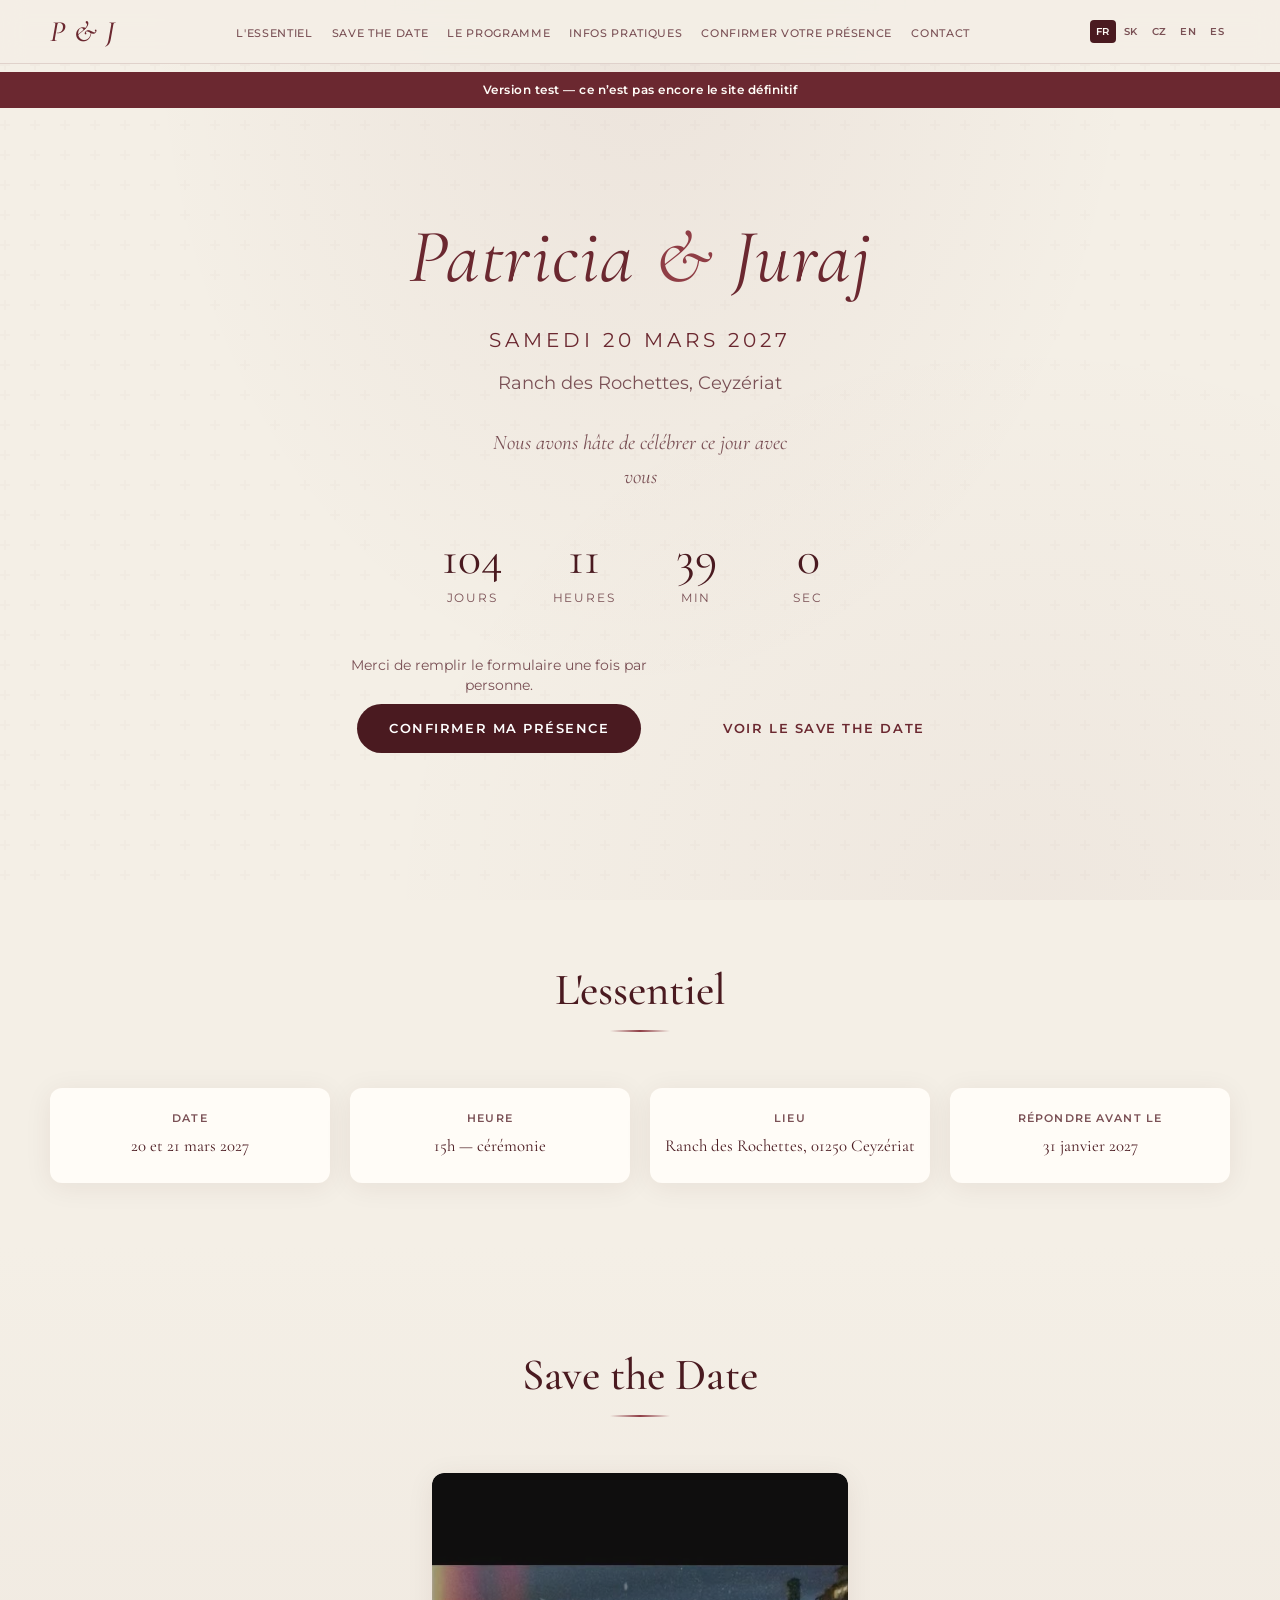
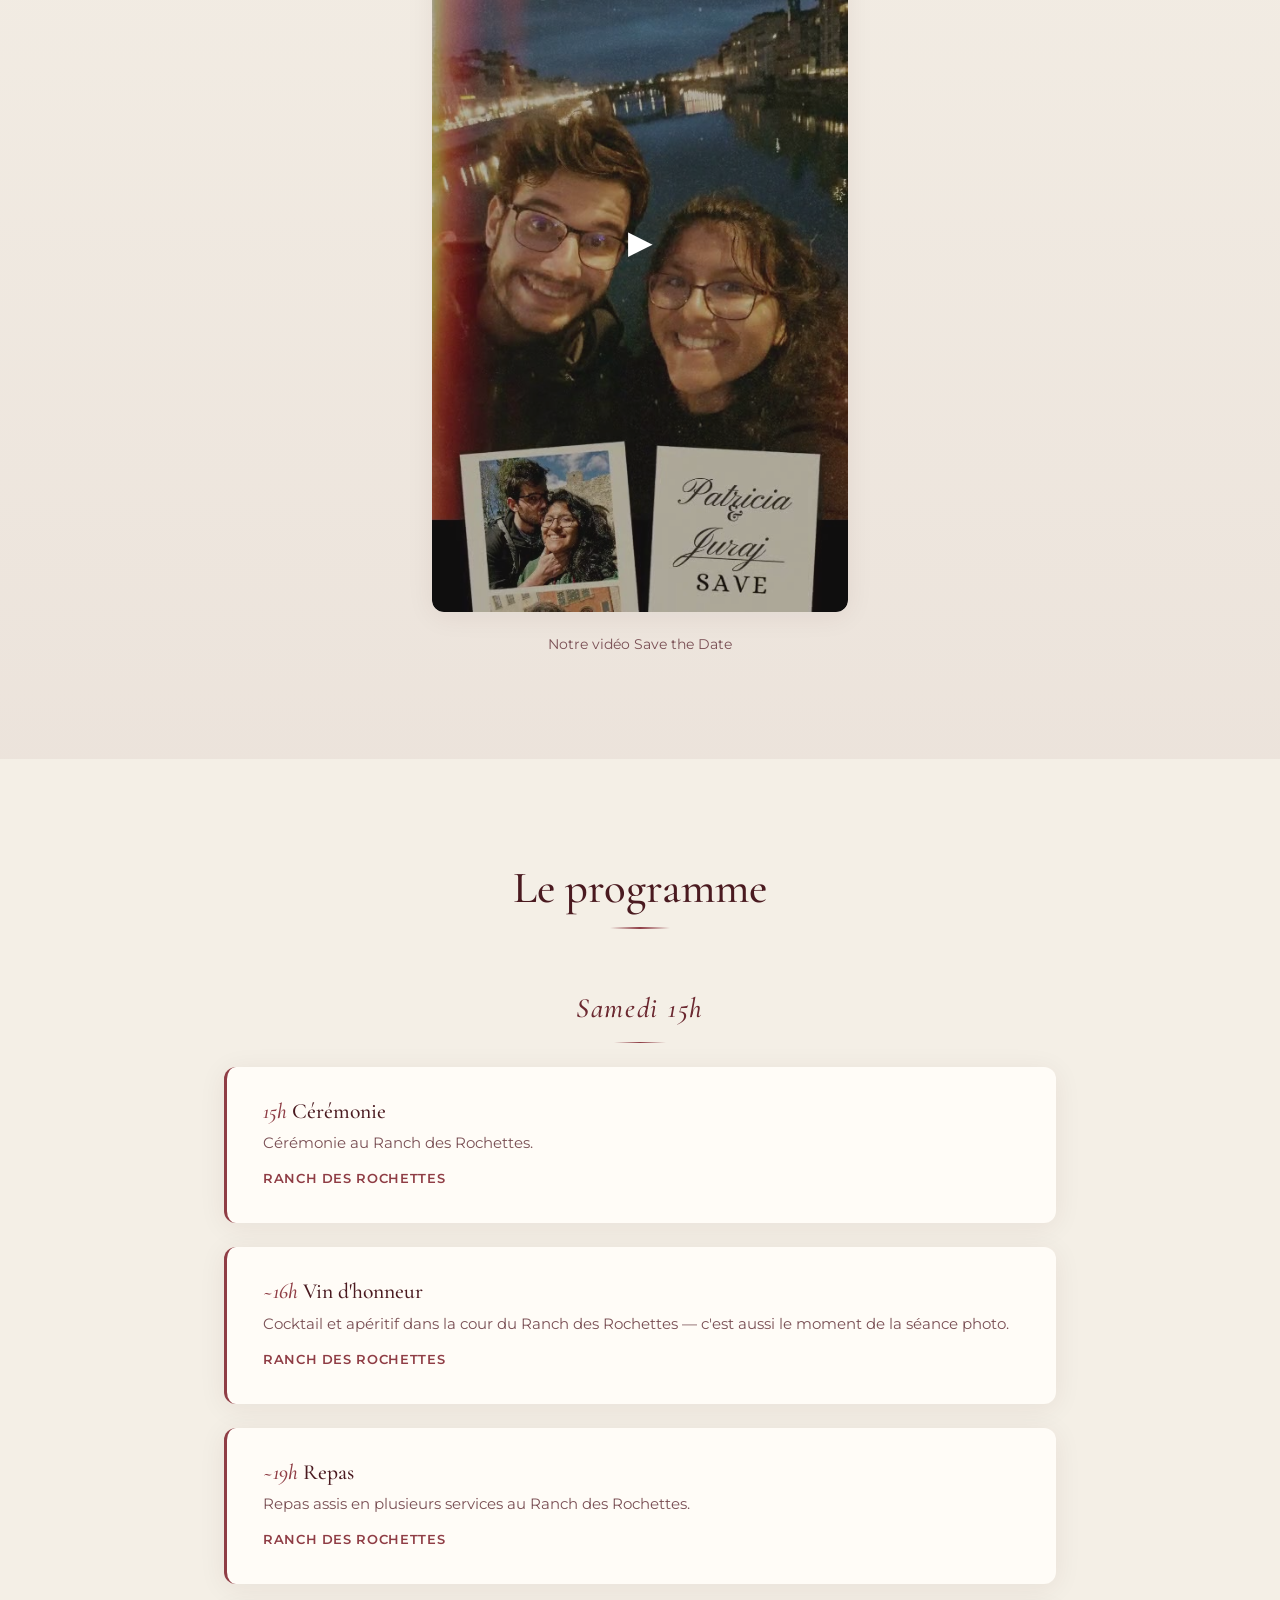
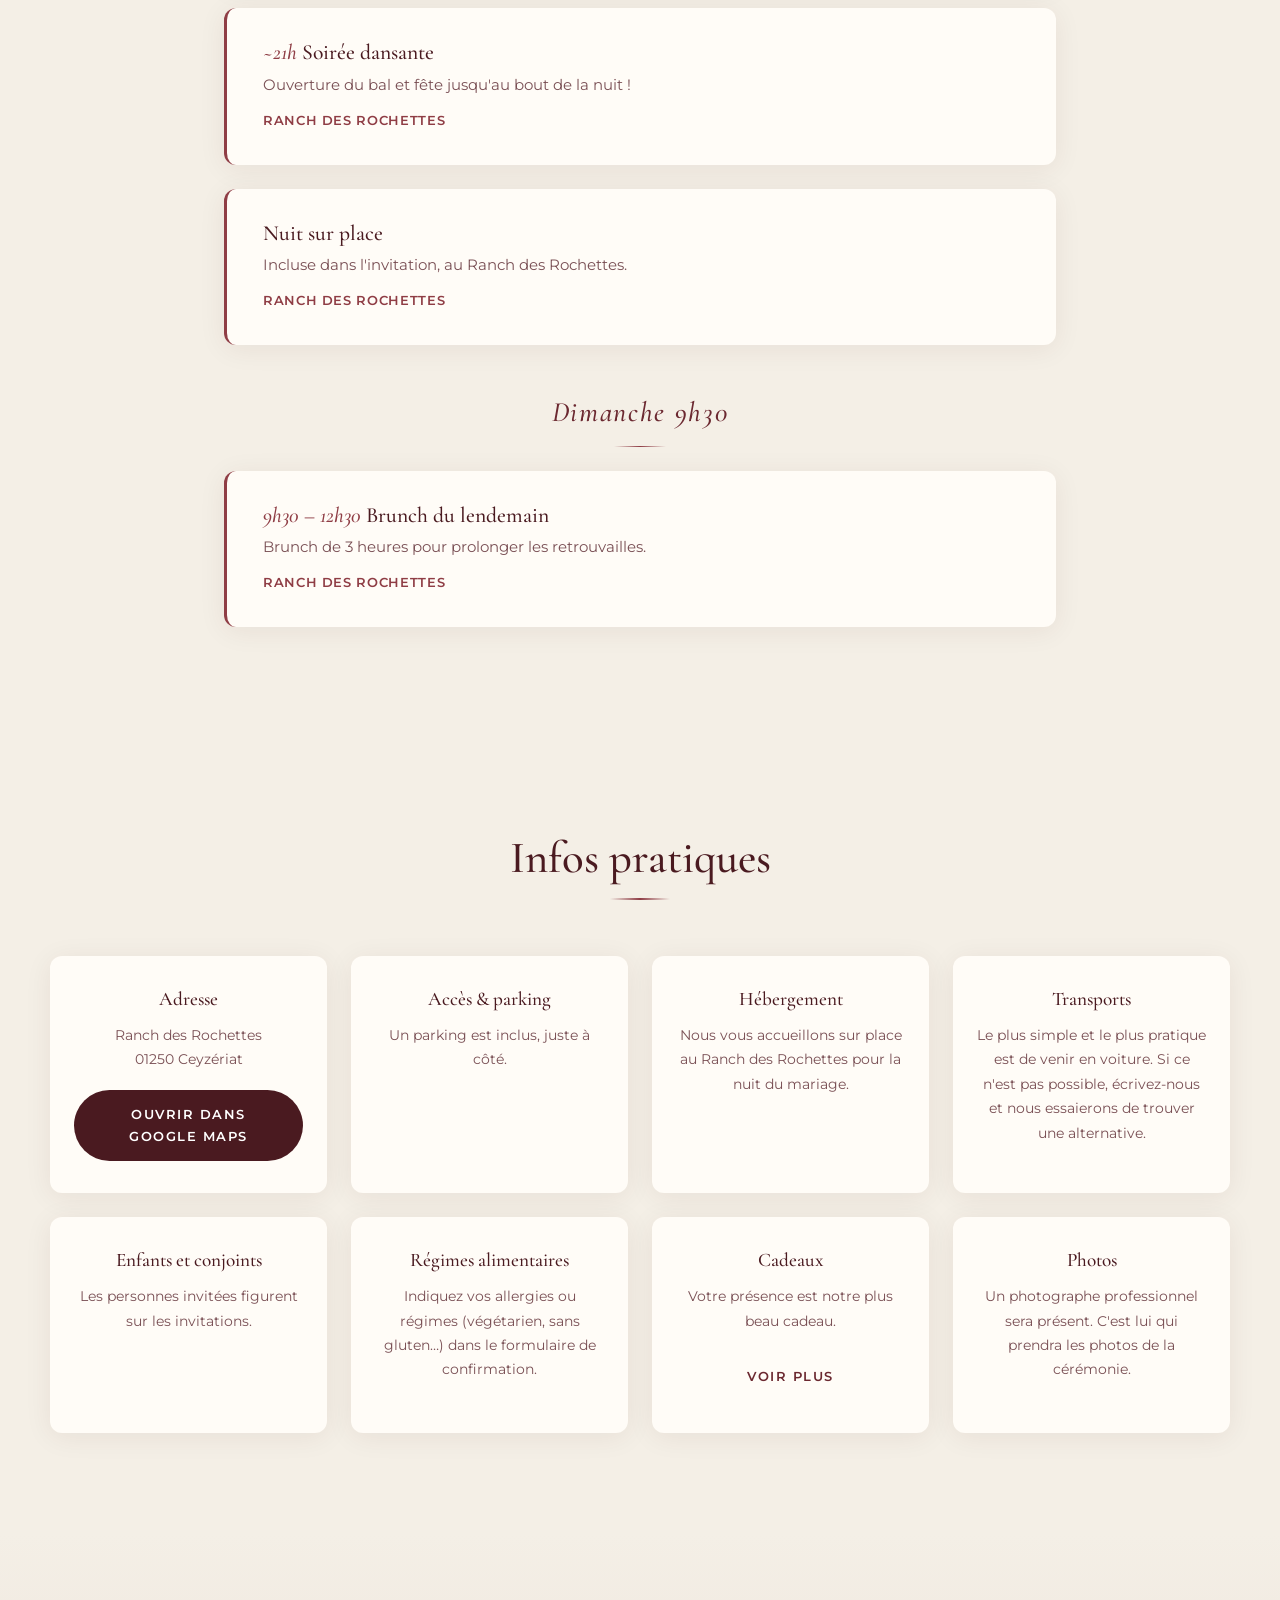
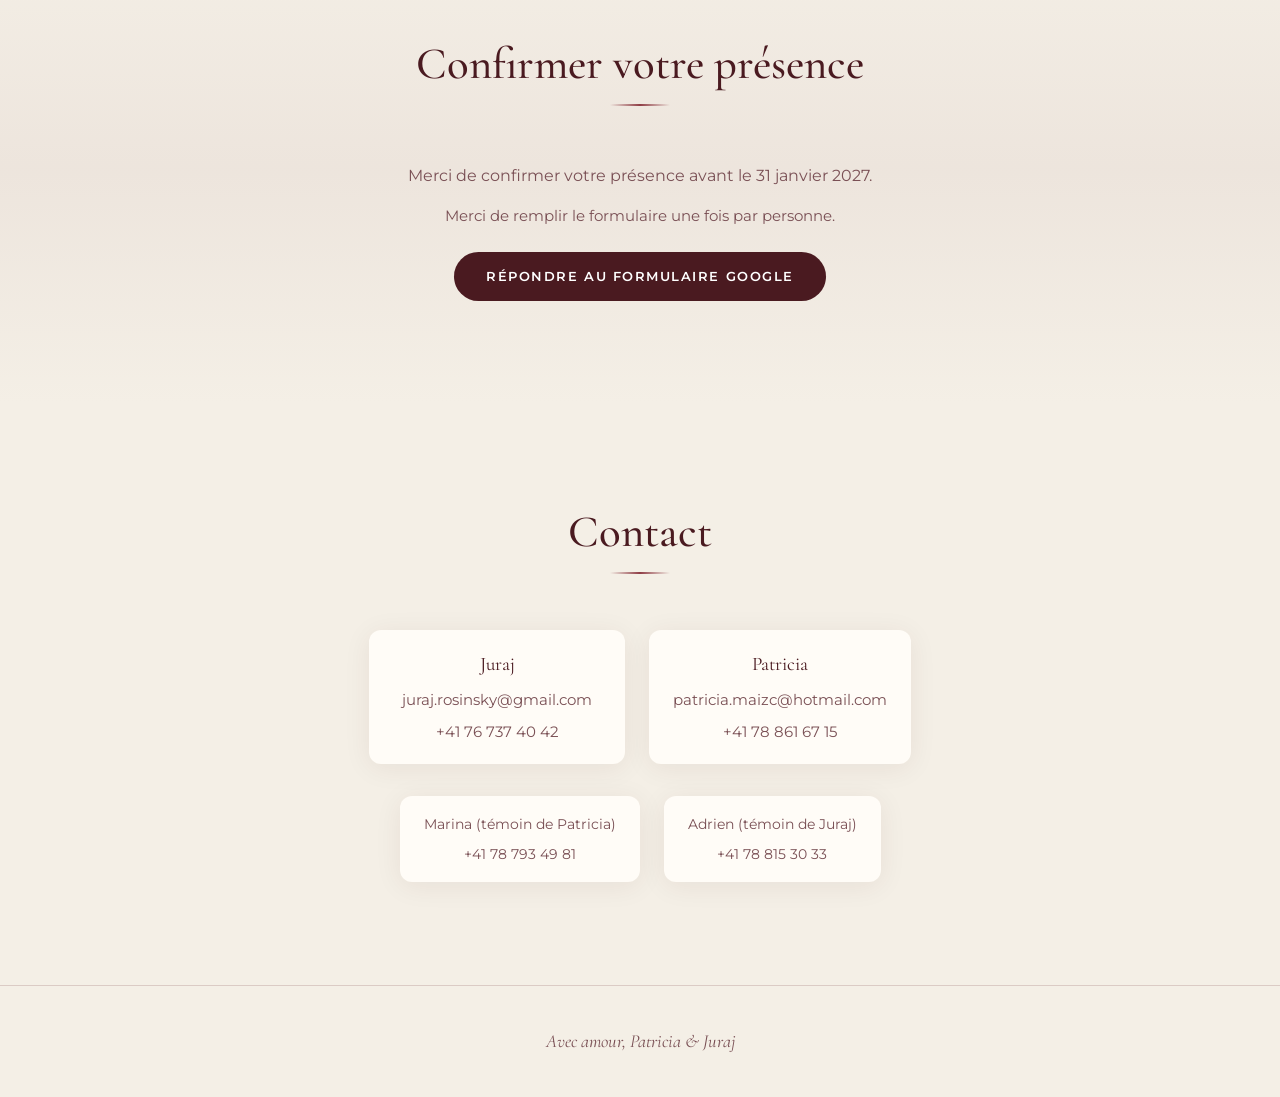
==== commit af264c67: "Ajouter le favicon P & J et raccourcir le tiret du titre d'onglet. Co-authored-by: Cursor <cursorage" ====
--- a/test/index.html
+++ b/test/index.html
@@ -5,7 +5,10 @@
     <meta name="viewport" content="width=device-width, initial-scale=1.0" />
     <meta name="description" content="Mariage de Patricia et Juraj" />
     <meta name="robots" content="noindex, nofollow" />
-    <title>Patricia & Juraj — test</title>
+    <title>Patricia & Juraj - test</title>
+    <link rel="icon" href="../favicon.ico" sizes="any" />
+    <link rel="icon" href="../assets/favicon.svg" type="image/svg+xml" />
+    <link rel="apple-touch-icon" href="../assets/apple-touch-icon.png" />
 
     <link rel="preconnect" href="https://fonts.googleapis.com" />
     <link rel="preconnect" href="https://fonts.gstatic.com" crossorigin />
